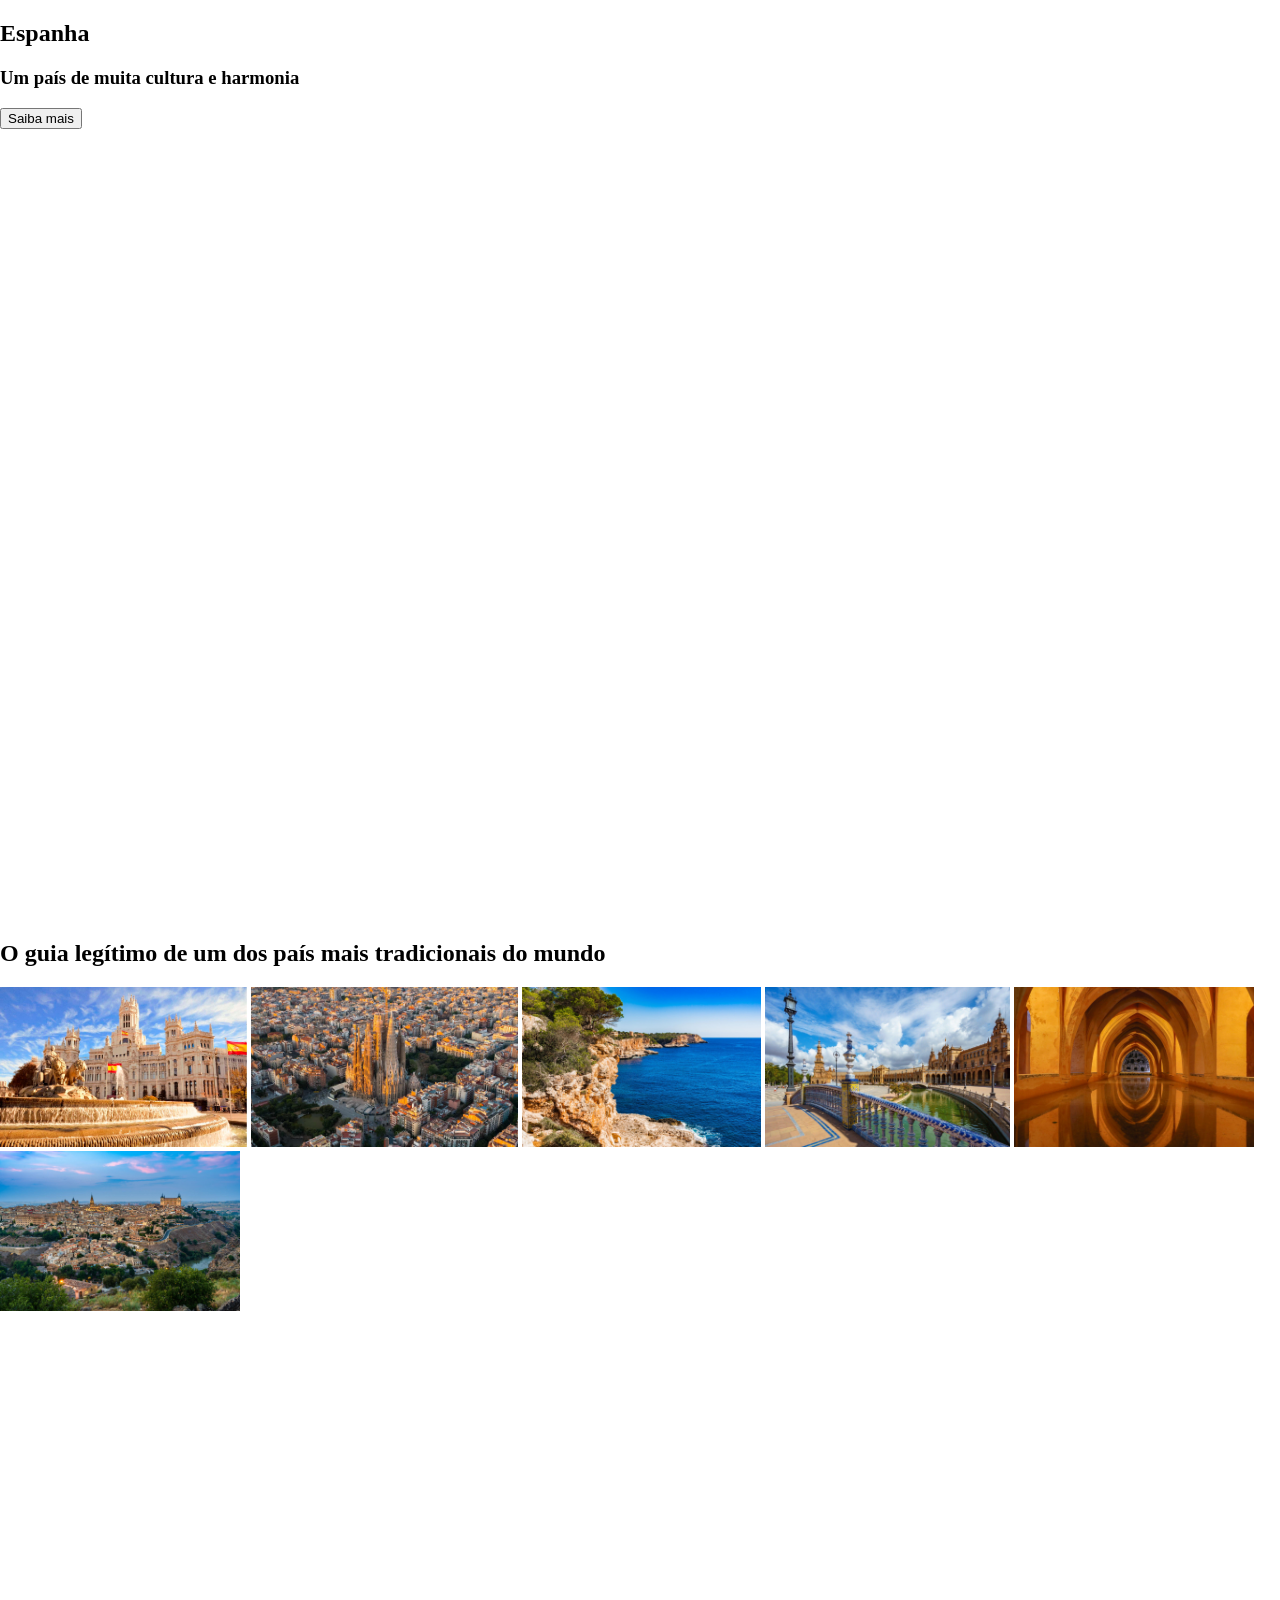
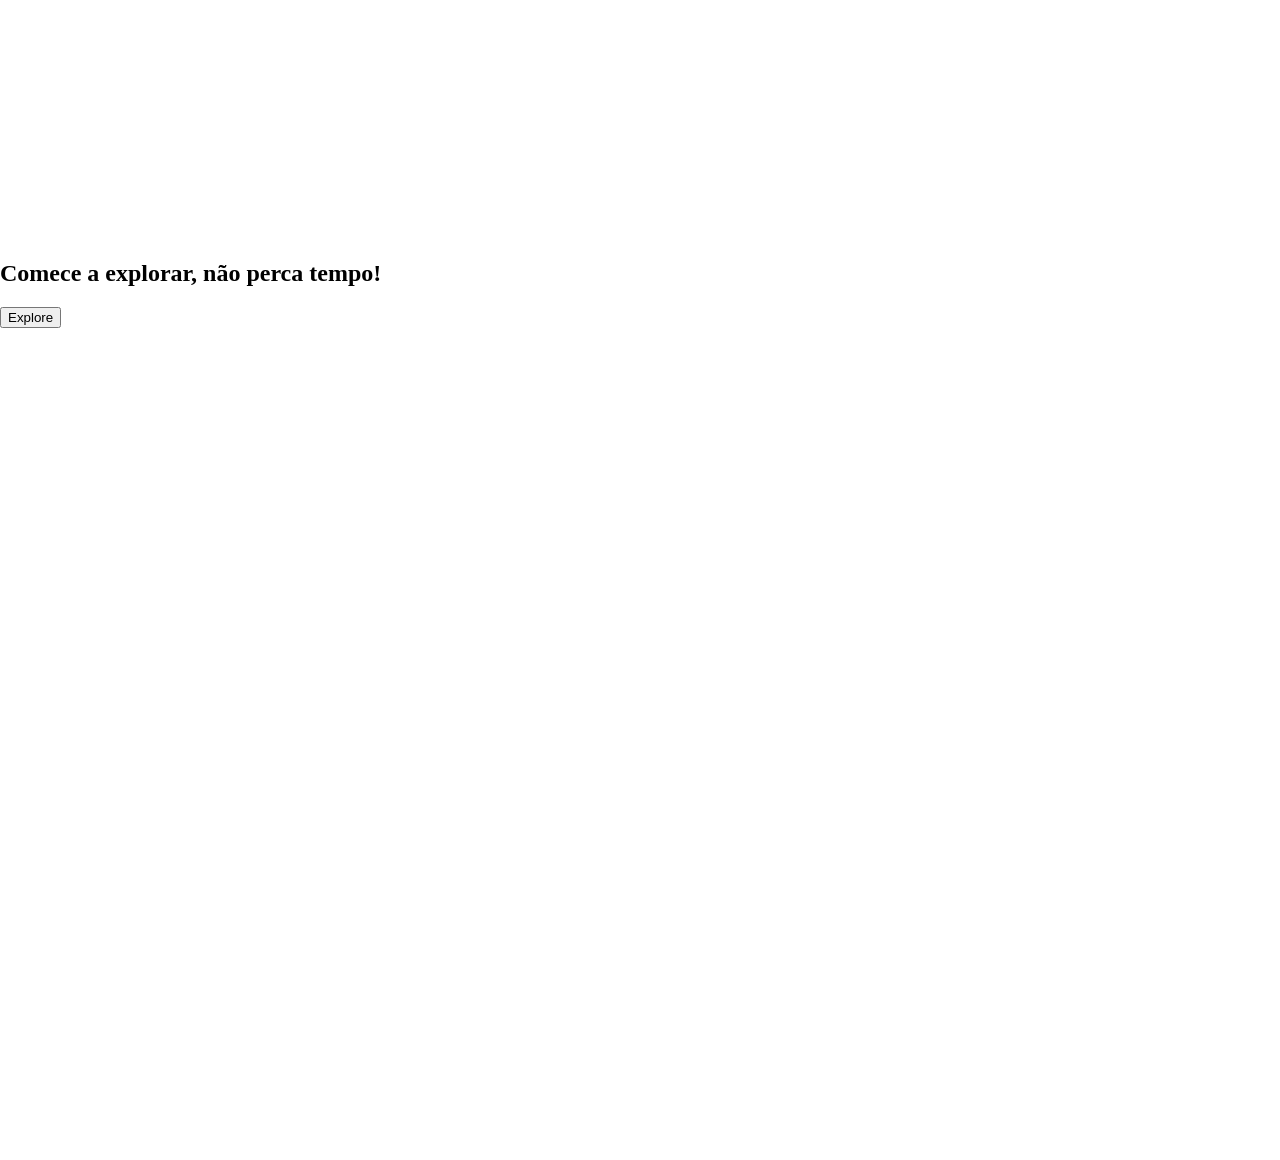
==== landing/index.html @ ea4e2f5a "Started the job" ====
<!DOCTYPE html>
<html lang="pt-br">
<head>
    <meta charset="UTF-8">
    <meta name="viewport" content="width=device-width, initial-scale=1.0">
    <title>Bem vindo à Espanha</title>
    <link rel="stylesheet" href="index.css">
</head>
<body>
    <section id="first">
       <h1>Espanha</h1>
       <h3>Um país de muita cultura e harmonia</h3>
       <button onclick="window.location.href='../pages/home.html'">Saiba mais</button>
       <!--
        -- BOTÃO PARA INDICADOR PARA SCROLL 
       <button onclick></button>
       -->
    </section>
    <section id="second">
        <h1>O guia legítimo de um dos país mais tradicionais do mundo</h1>
        <div class="carossel">
            <img src="../pictures/img1.jpg" alt="Madrid" title="Madrid">
            <img src="../pictures/img2.jpg" alt="Barcelona" title="Barcelona">
            <img src="../pictures/img4.jfif" alt="Ibiza" title="Ibiza">
            <img src="../pictures/img3" alt="Sevilha - Plaza Espanã" title="Sevilha - Plaza Espanã">
            <img src="../pictures/img5.jfif" alt="Granada" title="Sevilha">
            <img src="../pictures/img6.jfif" alt="Toledo" title="Toledo" >
       </div>
    </section>
    <section id="third">
        <h1>Comece a explorar, não perca tempo!</h1>
        <button onclick="window.location.href='../pages/home.html'">Explore</button>
    </section>

    <script src="script.js"></script>
</body>
</html>
---- landing/index.css ----
section{
    height: 100vh;
}
body{
    overflow: hidden;
    margin: 0;
}
.carossel, img{
    height: 160px;
}
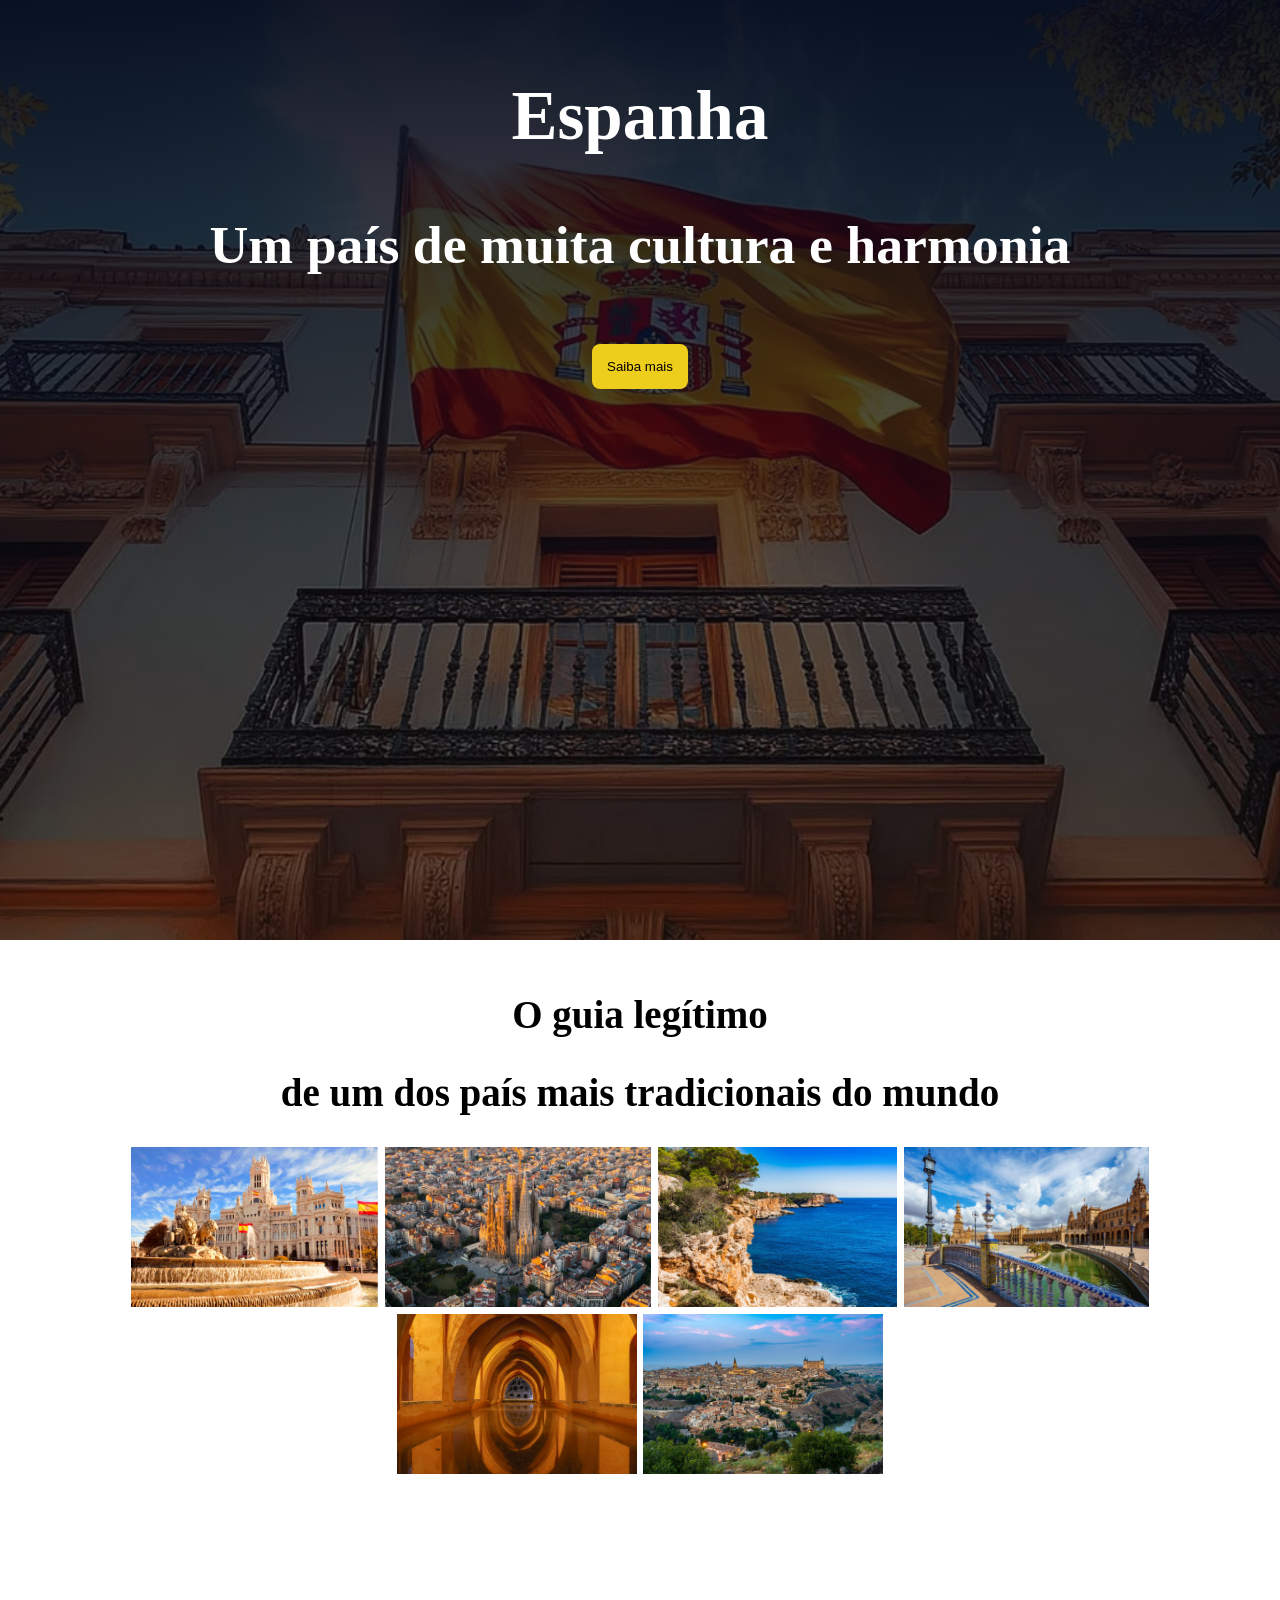
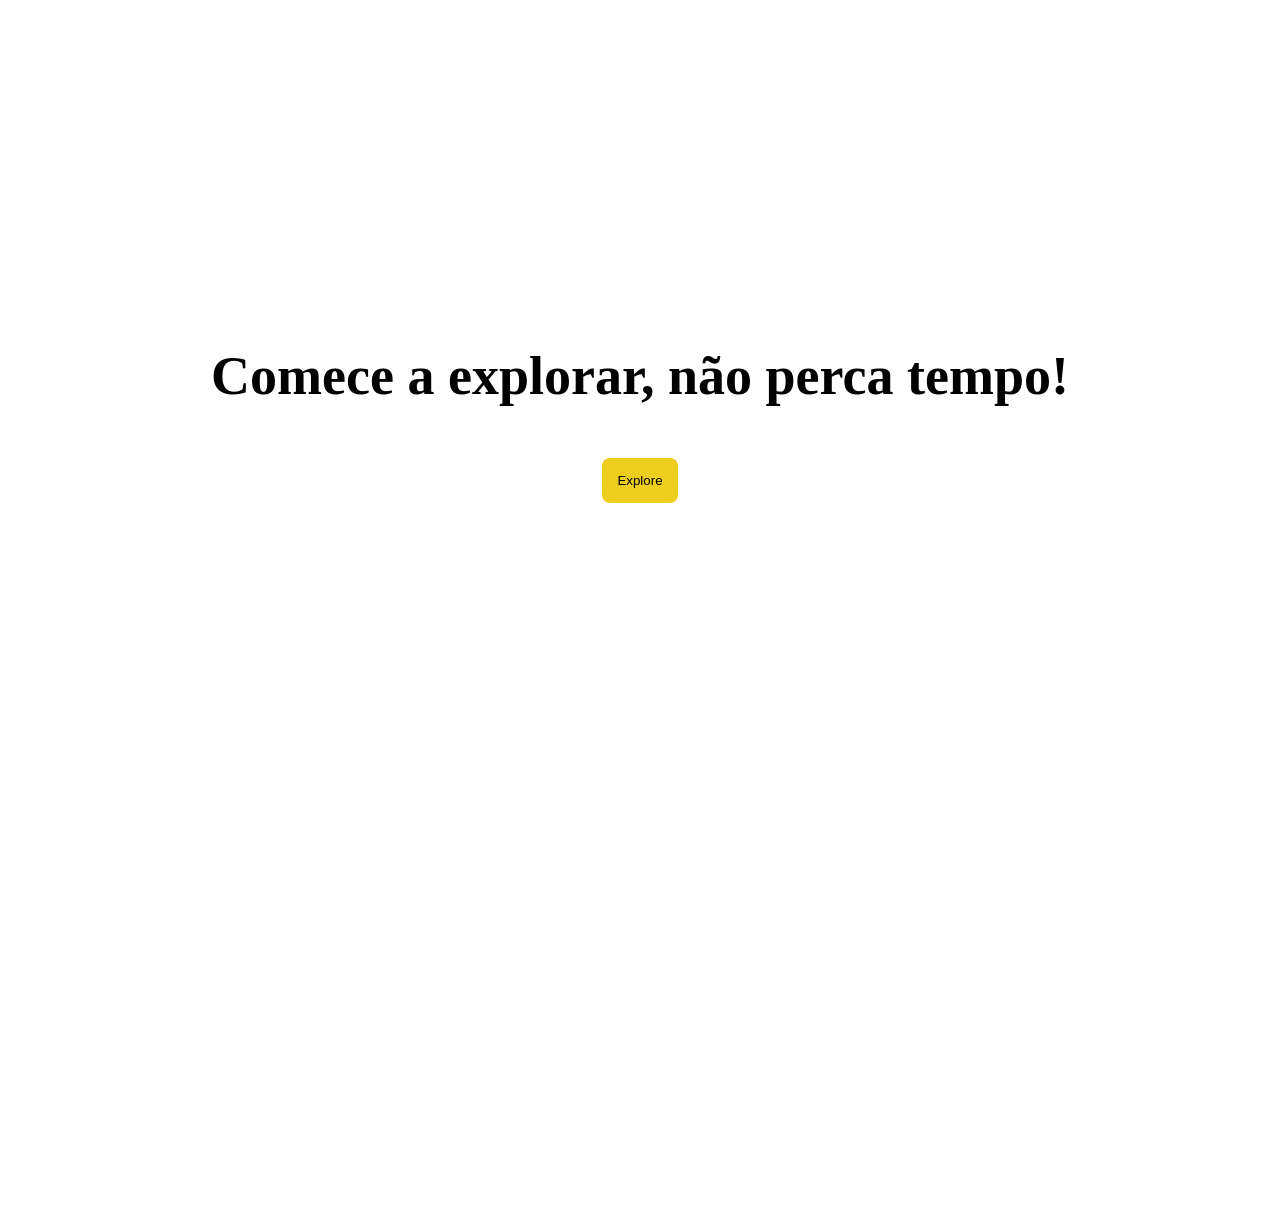
==== commit 229cbeeb: "estilizando a landinf page" ====
--- a/landing/index.html
+++ b/landing/index.html
@@ -17,7 +17,8 @@
        -->
     </section>
     <section id="second">
-        <h1>O guia legítimo de um dos país mais tradicionais do mundo</h1>
+        <h1>O guia legítimo</h1>
+        <h1> de um dos país mais tradicionais do mundo</h1>
         <div class="carossel">
             <img src="../pictures/img1.jpg" alt="Madrid" title="Madrid">
             <img src="../pictures/img2.jpg" alt="Barcelona" title="Barcelona">
--- a/landing/index.css
+++ b/landing/index.css
@@ -7,4 +7,36 @@
 }
 .carossel, img{
     height: 160px;
-}+}
+button{
+    padding: 15px;
+    background-color: #eece1c;
+    border-radius: 8px;
+    border: none;
+}
+button:hover{
+    padding: 20px;
+    font-size: 15px;
+    background-color: #eece1c8f;
+}
+#first{
+    color: #fff;
+    font-size: 46px;
+    text-align: center;
+    padding: 20px;
+
+
+    background-image: linear-gradient(rgba(2, 6, 23, 0.93), rgba(23, 10, 2, 0.45)), url(../pictures/wallpaper1.jpg);
+    background-position: center;
+    background-size: cover;
+}
+#second{
+    text-align: center;
+    padding: 20px;
+    font-size: 26px;
+}
+#third{
+    text-align: center;
+    padding: 20px;
+    font-size: 36px;
+}
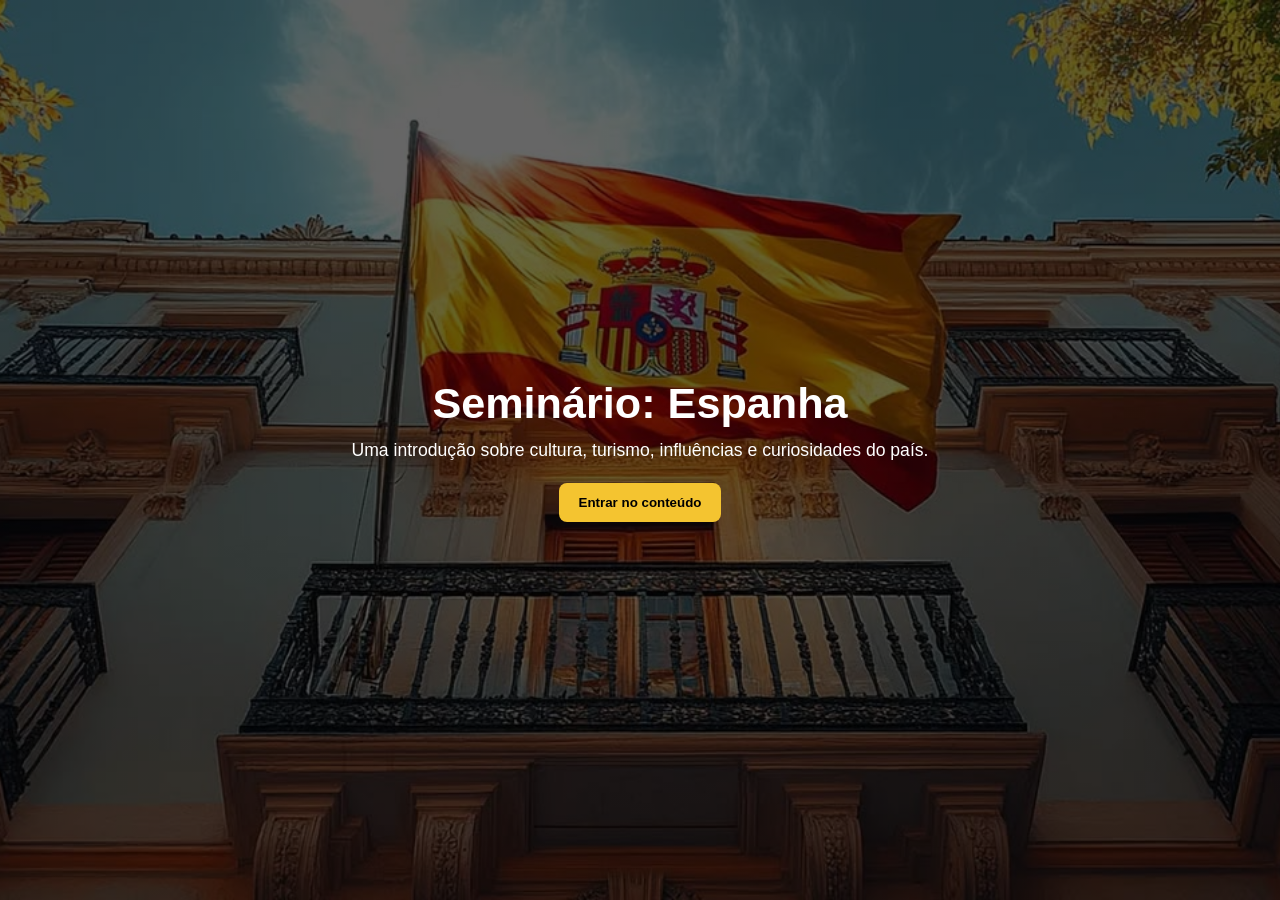
==== commit 0be566b4: "Restaura fluxo landing+home e adiciona conteúdo detalhado nas páginas" ====
--- a/landing/index.html
+++ b/landing/index.html
@@ -1,38 +1,20 @@
 <!DOCTYPE html>
-<html lang="pt-br">
+<html lang="pt-BR">
 <head>
-    <meta charset="UTF-8">
-    <meta name="viewport" content="width=device-width, initial-scale=1.0">
-    <title>Bem vindo à Espanha</title>
-    <link rel="stylesheet" href="index.css">
+  <meta charset="UTF-8">
+  <meta name="viewport" content="width=device-width, initial-scale=1.0">
+  <title>Bem-vindo à Espanha</title>
+  <link rel="stylesheet" href="index.css">
 </head>
 <body>
-    <section id="first">
-       <h1>Espanha</h1>
-       <h3>Um país de muita cultura e harmonia</h3>
-       <button onclick="window.location.href='../pages/home.html'">Saiba mais</button>
-       <!--
-        -- BOTÃO PARA INDICADOR PARA SCROLL 
-       <button onclick></button>
-       -->
-    </section>
-    <section id="second">
-        <h1>O guia legítimo</h1>
-        <h1> de um dos país mais tradicionais do mundo</h1>
-        <div class="carossel">
-            <img src="../pictures/img1.jpg" alt="Madrid" title="Madrid">
-            <img src="../pictures/img2.jpg" alt="Barcelona" title="Barcelona">
-            <img src="../pictures/img4.jfif" alt="Ibiza" title="Ibiza">
-            <img src="../pictures/img3" alt="Sevilha - Plaza Espanã" title="Sevilha - Plaza Espanã">
-            <img src="../pictures/img5.jfif" alt="Granada" title="Sevilha">
-            <img src="../pictures/img6.jfif" alt="Toledo" title="Toledo" >
-       </div>
-    </section>
-    <section id="third">
-        <h1>Comece a explorar, não perca tempo!</h1>
-        <button onclick="window.location.href='../pages/home.html'">Explore</button>
-    </section>
-
-    <script src="script.js"></script>
+  <section class="hero-landing">
+    <div class="overlay"></div>
+    <div class="conteudo">
+      <h1>Seminário: Espanha</h1>
+      <p>Uma introdução sobre cultura, turismo, influências e curiosidades do país.</p>
+      <button onclick="window.location.href='../pages/home.html'">Entrar no conteúdo</button>
+    </div>
+  </section>
+  <script src="script.js"></script>
 </body>
-</html>+</html>
--- a/landing/index.css
+++ b/landing/index.css
@@ -1,42 +1,9 @@
-section{
-    height: 100vh;
-}
-body{
-    overflow: hidden;
-    margin: 0;
-}
-.carossel, img{
-    height: 160px;
-}
-button{
-    padding: 15px;
-    background-color: #eece1c;
-    border-radius: 8px;
-    border: none;
-}
-button:hover{
-    padding: 20px;
-    font-size: 15px;
-    background-color: #eece1c8f;
-}
-#first{
-    color: #fff;
-    font-size: 46px;
-    text-align: center;
-    padding: 20px;
-
-
-    background-image: linear-gradient(rgba(2, 6, 23, 0.93), rgba(23, 10, 2, 0.45)), url(../pictures/wallpaper1.jpg);
-    background-position: center;
-    background-size: cover;
-}
-#second{
-    text-align: center;
-    padding: 20px;
-    font-size: 26px;
-}
-#third{
-    text-align: center;
-    padding: 20px;
-    font-size: 36px;
-}
+*{margin:0;padding:0;box-sizing:border-box;font-family:Arial,Helvetica,sans-serif}
+body{color:#fff}
+.hero-landing{min-height:100vh;background:linear-gradient(rgba(0,0,0,.6),rgba(0,0,0,.6)),url('../pictures/wallpaper1.jpg') center/cover no-repeat;display:flex;align-items:center;justify-content:center;text-align:center;padding:20px}
+.conteudo{max-width:700px}
+h1{font-size:2.7rem;margin-bottom:12px}
+p{font-size:1.1rem;margin-bottom:22px}
+button{background:#f4c430;border:none;padding:12px 20px;border-radius:8px;font-weight:bold;cursor:pointer}
+button:hover{background:#ffd54f}
+@media (max-width:700px){h1{font-size:2rem}}
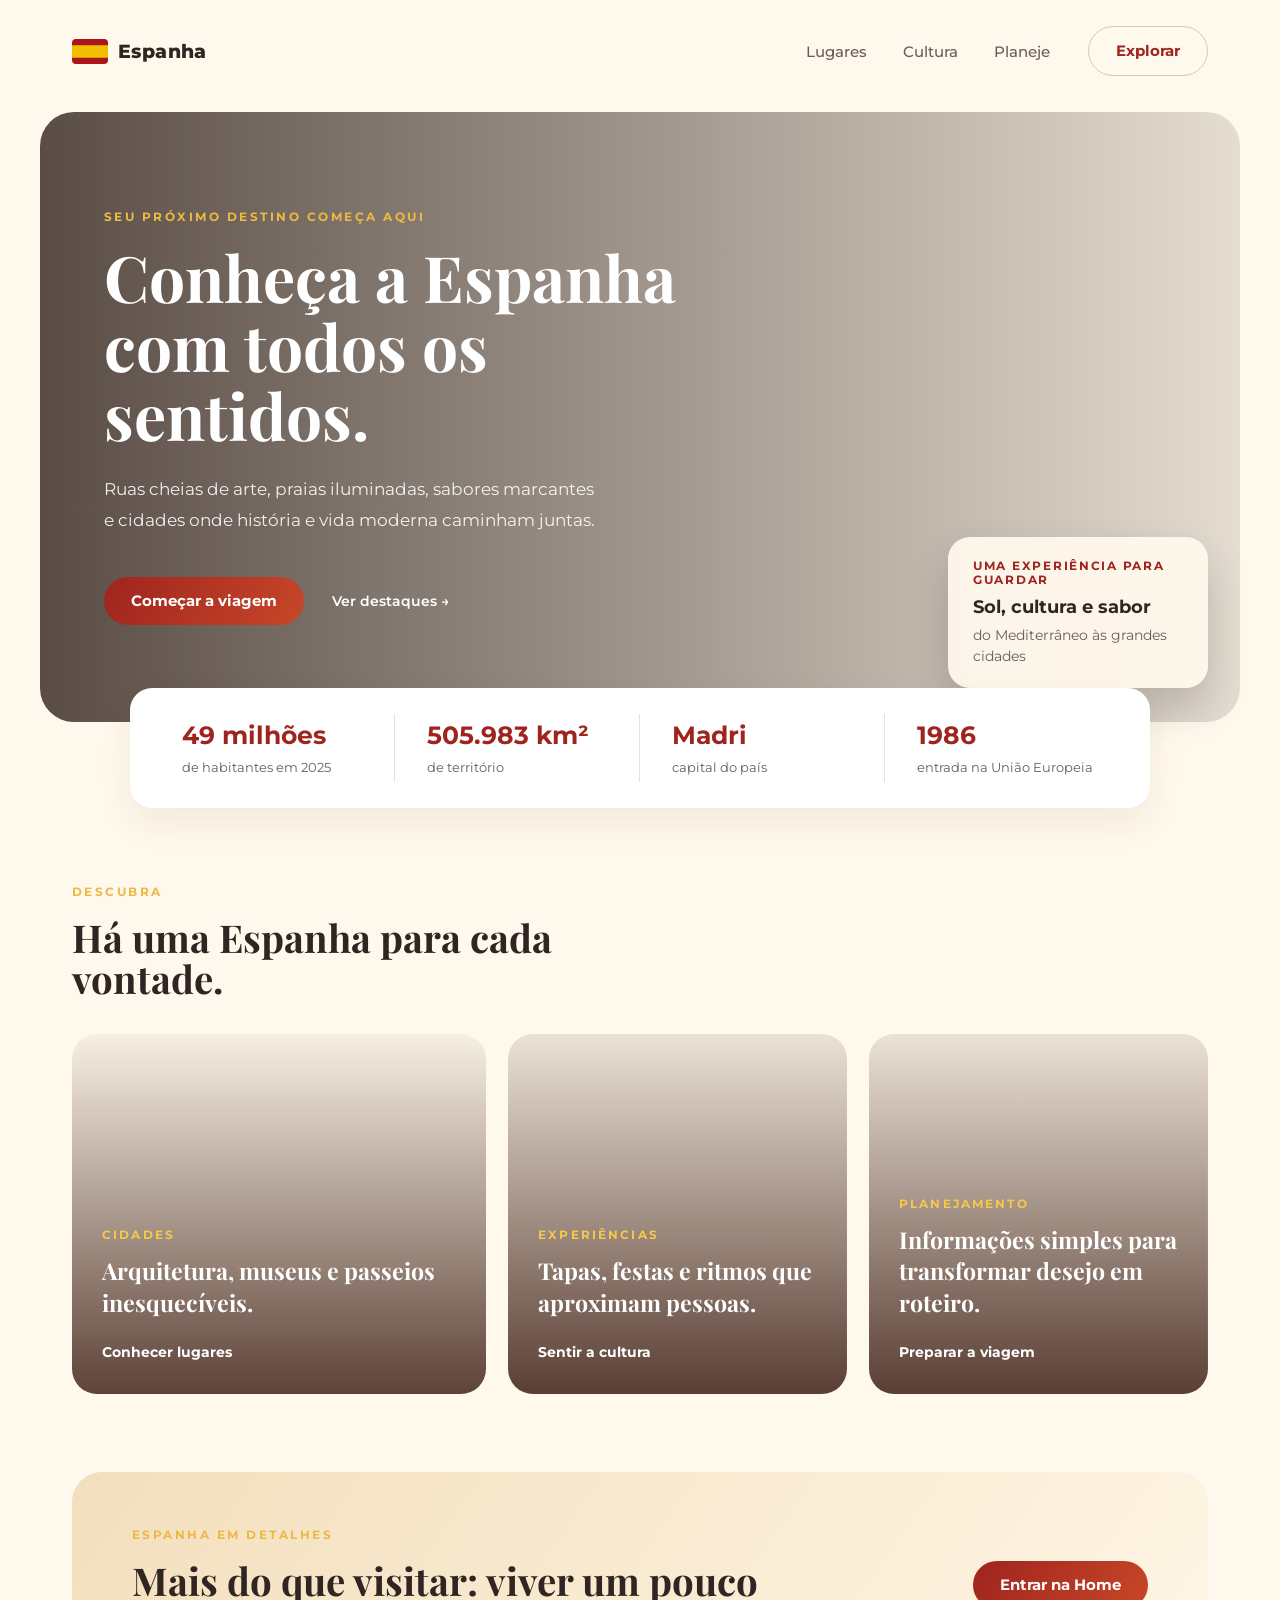
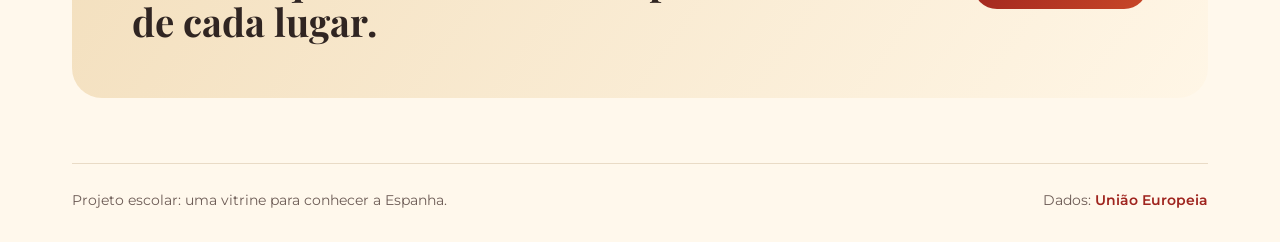
==== commit e628262d: "refact: Refact code and visual structure" ====
--- a/landing/index.html
+++ b/landing/index.html
@@ -1,20 +1,118 @@
 <!DOCTYPE html>
 <html lang="pt-BR">
-<head>
-  <meta charset="UTF-8">
-  <meta name="viewport" content="width=device-width, initial-scale=1.0">
-  <title>Bem-vindo à Espanha</title>
-  <link rel="stylesheet" href="index.css">
-</head>
-<body>
-  <section class="hero-landing">
-    <div class="overlay"></div>
-    <div class="conteudo">
-      <h1>Seminário: Espanha</h1>
-      <p>Uma introdução sobre cultura, turismo, influências e curiosidades do país.</p>
-      <button onclick="window.location.href='../pages/home.html'">Entrar no conteúdo</button>
-    </div>
-  </section>
-  <script src="script.js"></script>
-</body>
+    <head>
+        <meta charset="UTF-8">
+        <meta name="viewport" content="width=device-width, initial-scale=1.0">
+        <title>Espanha | Uma viagem para sentir</title>
+        <link rel="preconnect" href="https://fonts.googleapis.com">
+        <link rel="preconnect" href="https://fonts.gstatic.com" crossorigin>
+        <link href="https://fonts.googleapis.com/css2?family=Montserrat:wght@400;500;600;700;800&family=Playfair+Display:wght@700&display=swap" rel="stylesheet">
+        <link rel="stylesheet" href="index.css">
+    </head>
+    <body>
+        <header class="cabecalho">
+            <a href="index.html" class="marca">
+                <img src="../imagens/bandeira-espanha.svg" alt="Bandeira da Espanha" class="bandeira">
+                Espanha
+            </a>
+
+            <nav class="menu">
+                <a href="../pages/lugares.html">Lugares</a>
+                <a href="../pages/influencias.html">Cultura</a>
+                <a href="../pages/viajar.html">Planeje</a>
+            </nav>
+
+            <a href="../pages/home.html" class="botao botao-claro">Explorar</a>
+        </header>
+
+        <main>
+            <section class="hero">
+                <div class="hero-conteudo">
+                    <p class="destaque">Seu próximo destino começa aqui</p>
+                    <h1>Conheça a Espanha com todos os sentidos.</h1>
+                    <p class="descricao">
+                        Ruas cheias de arte, praias iluminadas, sabores marcantes
+                        e cidades onde história e vida moderna caminham juntas.
+                    </p>
+
+                    <div class="acoes">
+                        <a href="../pages/home.html" class="botao botao-principal">
+                            Começar a viagem
+                        </a>
+                        <a href="#descubra" class="link-seta">Ver destaques &rarr;</a>
+                    </div>
+                </div>
+
+                <div class="cartao-flutuante">
+                    <p>Uma experiência para guardar</p>
+                    <strong>Sol, cultura e sabor</strong>
+                    <span>do Mediterrâneo às grandes cidades</span>
+                </div>
+            </section>
+
+            <section class="numeros" aria-label="Dados da Espanha">
+                <article>
+                    <strong>49 milhões</strong>
+                    <span>de habitantes em 2025</span>
+                </article>
+                <article>
+                    <strong>505.983 km²</strong>
+                    <span>de território</span>
+                </article>
+                <article>
+                    <strong>Madri</strong>
+                    <span>capital do país</span>
+                </article>
+                <article>
+                    <strong>1986</strong>
+                    <span>entrada na União Europeia</span>
+                </article>
+            </section>
+
+            <section class="descubra" id="descubra">
+                <div class="titulo-secao">
+                    <p class="destaque">Descubra</p>
+                    <h2>Há uma Espanha para cada vontade.</h2>
+                </div>
+
+                <div class="vitrines">
+                    <article class="vitrine vitrine-cidades">
+                        <p>Cidades</p>
+                        <h3>Arquitetura, museus e passeios inesquecíveis.</h3>
+                        <a href="../pages/lugares.html">Conhecer lugares</a>
+                    </article>
+
+                    <article class="vitrine vitrine-sabores">
+                        <p>Experiências</p>
+                        <h3>Tapas, festas e ritmos que aproximam pessoas.</h3>
+                        <a href="../pages/influencias.html">Sentir a cultura</a>
+                    </article>
+
+                    <article class="vitrine vitrine-planejamento">
+                        <p>Planejamento</p>
+                        <h3>Informações simples para transformar desejo em roteiro.</h3>
+                        <a href="../pages/viajar.html">Preparar a viagem</a>
+                    </article>
+                </div>
+            </section>
+
+            <section class="convite">
+                <div>
+                    <p class="destaque">Espanha em detalhes</p>
+                    <h2>Mais do que visitar: viver um pouco de cada lugar.</h2>
+                </div>
+                <a href="../pages/home.html" class="botao botao-principal">Entrar na Home</a>
+            </section>
+        </main>
+
+        <footer class="rodape">
+            <p>Projeto escolar: uma vitrine para conhecer a Espanha.</p>
+            <p>
+                Dados:
+                <a href="https://european-union.europa.eu/principles-countries-history/eu-countries/spain_pt" target="_blank" rel="noopener noreferrer">
+                    União Europeia
+                </a>
+            </p>
+        </footer>
+    </body>
 </html>
--- a/landing/index.css
+++ b/landing/index.css
@@ -1,9 +1,422 @@
-*{margin:0;padding:0;box-sizing:border-box;font-family:Arial,Helvetica,sans-serif}
-body{color:#fff}
-.hero-landing{min-height:100vh;background:linear-gradient(rgba(0,0,0,.6),rgba(0,0,0,.6)),url('../pictures/wallpaper1.jpg') center/cover no-repeat;display:flex;align-items:center;justify-content:center;text-align:center;padding:20px}
-.conteudo{max-width:700px}
-h1{font-size:2.7rem;margin-bottom:12px}
-p{font-size:1.1rem;margin-bottom:22px}
-button{background:#f4c430;border:none;padding:12px 20px;border-radius:8px;font-weight:bold;cursor:pointer}
-button:hover{background:#ffd54f}
-@media (max-width:700px){h1{font-size:2rem}}
+* {
+    box-sizing: border-box;
+    margin: 0;
+    padding: 0;
+}
+
+:root {
+    --vermelho: #9f241e;
+    --vermelho-escuro: #681713;
+    --amarelo: #f4c84b;
+    --creme: #fff8ec;
+    --areia: #f3e2ca;
+    --texto: #302522;
+    --texto-suave: #6d5c56;
+    --branco: #ffffff;
+}
+
+html {
+    scroll-behavior: smooth;
+}
+
+body {
+    background-color: var(--creme);
+    color: var(--texto);
+    font-family: "Montserrat", Arial, sans-serif;
+}
+
+a {
+    color: inherit;
+    text-decoration: none;
+}
+
+.cabecalho {
+    align-items: center;
+    display: flex;
+    gap: 38px;
+    justify-content: space-between;
+    margin: 0 auto;
+    max-width: 1200px;
+    padding: 26px 32px;
+}
+
+.marca {
+    align-items: center;
+    display: flex;
+    font-size: 1.2rem;
+    font-weight: 800;
+    gap: 10px;
+    letter-spacing: 0.02em;
+}
+
+.bandeira {
+    border-radius: 4px;
+    height: 25px;
+    object-fit: cover;
+    width: 36px;
+}
+
+.menu {
+    display: flex;
+    gap: 36px;
+    margin-left: auto;
+}
+
+.menu a {
+    color: var(--texto-suave);
+    font-size: 0.95rem;
+    font-weight: 500;
+}
+
+.menu a:hover {
+    color: var(--vermelho);
+}
+
+.botao {
+    border-radius: 28px;
+    display: inline-block;
+    font-size: 0.93rem;
+    font-weight: 700;
+    padding: 15px 27px;
+    transition: transform 0.2s, box-shadow 0.2s;
+}
+
+.botao:hover {
+    box-shadow: 0 14px 28px rgba(104, 23, 19, 0.18);
+    transform: translateY(-2px);
+}
+
+.botao-claro {
+    border: 1px solid #ddc9ac;
+    color: var(--vermelho);
+}
+
+.botao-principal {
+    background: linear-gradient(120deg, var(--vermelho), #c84728);
+    color: var(--branco);
+}
+
+.hero {
+    background-image:
+        linear-gradient(90deg, rgba(39, 25, 19, 0.77), rgba(39, 25, 19, 0.12)),
+        url("https://images.unsplash.com/photo-1558642084-fd07fae5282e?auto=format&fit=crop&w=1800&q=80");
+    background-position: center;
+    background-size: cover;
+    border-radius: 34px;
+    color: var(--branco);
+    display: flex;
+    margin: 10px auto 0;
+    max-width: 1200px;
+    min-height: 610px;
+    padding: 72px 64px;
+    position: relative;
+}
+
+.hero-conteudo {
+    align-self: center;
+    max-width: 610px;
+}
+
+.destaque {
+    color: #edb944;
+    font-size: 0.78rem;
+    font-weight: 700;
+    letter-spacing: 0.2em;
+    margin-bottom: 18px;
+    text-transform: uppercase;
+}
+
+h1,
+h2 {
+    font-family: "Playfair Display", Georgia, serif;
+    line-height: 1.08;
+}
+
+h1 {
+    font-size: clamp(2.9rem, 5vw, 4.4rem);
+    margin-bottom: 25px;
+}
+
+.descricao {
+    color: rgba(255, 255, 255, 0.9);
+    font-size: 1.05rem;
+    line-height: 1.8;
+    max-width: 500px;
+}
+
+.acoes {
+    align-items: center;
+    display: flex;
+    gap: 28px;
+    margin-top: 42px;
+}
+
+.link-seta {
+    font-size: 0.9rem;
+    font-weight: 600;
+}
+
+.cartao-flutuante {
+    background-color: rgba(255, 248, 236, 0.95);
+    border-radius: 22px;
+    bottom: 34px;
+    box-shadow: 0 20px 40px rgba(34, 22, 17, 0.18);
+    color: var(--texto);
+    padding: 22px 25px;
+    position: absolute;
+    right: 32px;
+    width: 260px;
+}
+
+.cartao-flutuante p {
+    color: var(--vermelho);
+    font-size: 0.72rem;
+    font-weight: 700;
+    letter-spacing: 0.15em;
+    margin-bottom: 9px;
+    text-transform: uppercase;
+}
+
+.cartao-flutuante strong {
+    display: block;
+    font-size: 1.1rem;
+    margin-bottom: 8px;
+}
+
+.cartao-flutuante span {
+    color: var(--texto-suave);
+    font-size: 0.85rem;
+    line-height: 1.5;
+}
+
+.numeros {
+    background-color: var(--branco);
+    border-radius: 22px;
+    box-shadow: 0 15px 35px rgba(83, 45, 25, 0.07);
+    display: grid;
+    grid-template-columns: repeat(4, 1fr);
+    margin: -34px auto 76px;
+    max-width: 1020px;
+    padding: 26px 20px;
+    position: relative;
+}
+
+.numeros article {
+    border-right: 1px solid #eee1d3;
+    padding: 6px 32px;
+}
+
+.numeros article:last-child {
+    border-right: none;
+}
+
+.numeros strong {
+    color: var(--vermelho);
+    display: block;
+    font-size: 1.55rem;
+    margin-bottom: 7px;
+}
+
+.numeros span {
+    color: var(--texto-suave);
+    font-size: 0.82rem;
+}
+
+.descubra {
+    margin: 0 auto 78px;
+    max-width: 1200px;
+    padding: 0 32px;
+}
+
+.titulo-secao {
+    margin-bottom: 34px;
+    max-width: 570px;
+}
+
+.titulo-secao h2,
+.convite h2 {
+    font-size: clamp(2rem, 3vw, 2.8rem);
+}
+
+.vitrines {
+    display: grid;
+    gap: 22px;
+    grid-template-columns: 1.1fr 0.9fr 0.9fr;
+}
+
+.vitrine {
+    border-radius: 25px;
+    color: var(--branco);
+    display: flex;
+    flex-direction: column;
+    justify-content: flex-end;
+    min-height: 360px;
+    overflow: hidden;
+    padding: 34px 30px;
+    position: relative;
+}
+
+.vitrine::before {
+    background-position: center;
+    background-size: cover;
+    content: "";
+    inset: 0;
+    position: absolute;
+    transition: transform 0.35s;
+}
+
+.vitrine:hover::before {
+    transform: scale(1.04);
+}
+
+.vitrine p,
+.vitrine h3,
+.vitrine a {
+    position: relative;
+}
+
+.vitrine p {
+    color: var(--amarelo);
+    font-size: 0.74rem;
+    font-weight: 700;
+    letter-spacing: 0.18em;
+    margin-bottom: 13px;
+    text-transform: uppercase;
+}
+
+.vitrine h3 {
+    font-family: "Playfair Display", Georgia, serif;
+    font-size: 1.45rem;
+    line-height: 1.35;
+    margin-bottom: 26px;
+}
+
+.vitrine a {
+    font-size: 0.87rem;
+    font-weight: 700;
+}
+
+.vitrine-cidades::before {
+    background-image:
+        linear-gradient(0deg, rgba(58, 27, 17, 0.82), rgba(58, 27, 17, 0.04)),
+        url("https://images.unsplash.com/photo-1539037116277-4db20889f2d4?auto=format&fit=crop&w=900&q=80");
+}
+
+.vitrine-sabores::before {
+    background-image:
+        linear-gradient(0deg, rgba(58, 27, 17, 0.84), rgba(58, 27, 17, 0.1)),
+        url("https://images.unsplash.com/photo-1515443961218-a51367888e4b?auto=format&fit=crop&w=900&q=80");
+}
+
+.vitrine-planejamento::before {
+    background-image:
+        linear-gradient(0deg, rgba(58, 27, 17, 0.84), rgba(58, 27, 17, 0.1)),
+        url("https://images.unsplash.com/photo-1509840841025-9088ba78a826?auto=format&fit=crop&w=900&q=80");
+}
+
+.convite {
+    align-items: center;
+    background: linear-gradient(125deg, #f3dfbd, #fff6e6);
+    border-radius: 30px;
+    display: flex;
+    gap: 40px;
+    justify-content: space-between;
+    margin: 0 auto 65px;
+    max-width: 1136px;
+    padding: 55px 60px;
+}
+
+.convite div {
+    max-width: 650px;
+}
+
+.rodape {
+    border-top: 1px solid #e9dbc6;
+    color: var(--texto-suave);
+    display: flex;
+    font-size: 0.86rem;
+    justify-content: space-between;
+    margin: 0 auto;
+    max-width: 1136px;
+    padding: 28px 0 34px;
+}
+
+.rodape a {
+    color: var(--vermelho);
+    font-weight: 600;
+}
+
+@media (max-width: 900px) {
+    .cabecalho {
+        flex-wrap: wrap;
+        padding: 22px;
+    }
+
+    .menu {
+        gap: 20px;
+        order: 3;
+        width: 100%;
+    }
+
+    .hero {
+        border-radius: 0;
+        margin-top: 0;
+        min-height: 570px;
+        padding: 56px 28px 125px;
+    }
+
+    .cartao-flutuante {
+        bottom: 22px;
+        left: 28px;
+        right: auto;
+    }
+
+    .numeros {
+        gap: 20px;
+        grid-template-columns: repeat(2, 1fr);
+        margin: 24px 22px 58px;
+    }
+
+    .numeros article {
+        border-right: none;
+        padding: 8px 14px;
+    }
+
+    .vitrines {
+        grid-template-columns: 1fr;
+    }
+
+    .vitrine {
+        min-height: 300px;
+    }
+
+    .convite {
+        align-items: flex-start;
+        border-radius: 0;
+        flex-direction: column;
+        margin-bottom: 35px;
+        padding: 42px 28px;
+    }
+
+    .rodape {
+        flex-direction: column;
+        gap: 12px;
+        padding: 24px 22px;
+    }
+}
+
+@media (max-width: 520px) {
+    .botao-claro {
+        display: none;
+    }
+
+    h1 {
+        font-size: 2.45rem;
+    }
+
+    .acoes {
+        align-items: flex-start;
+        flex-direction: column;
+        gap: 22px;
+    }
+}
